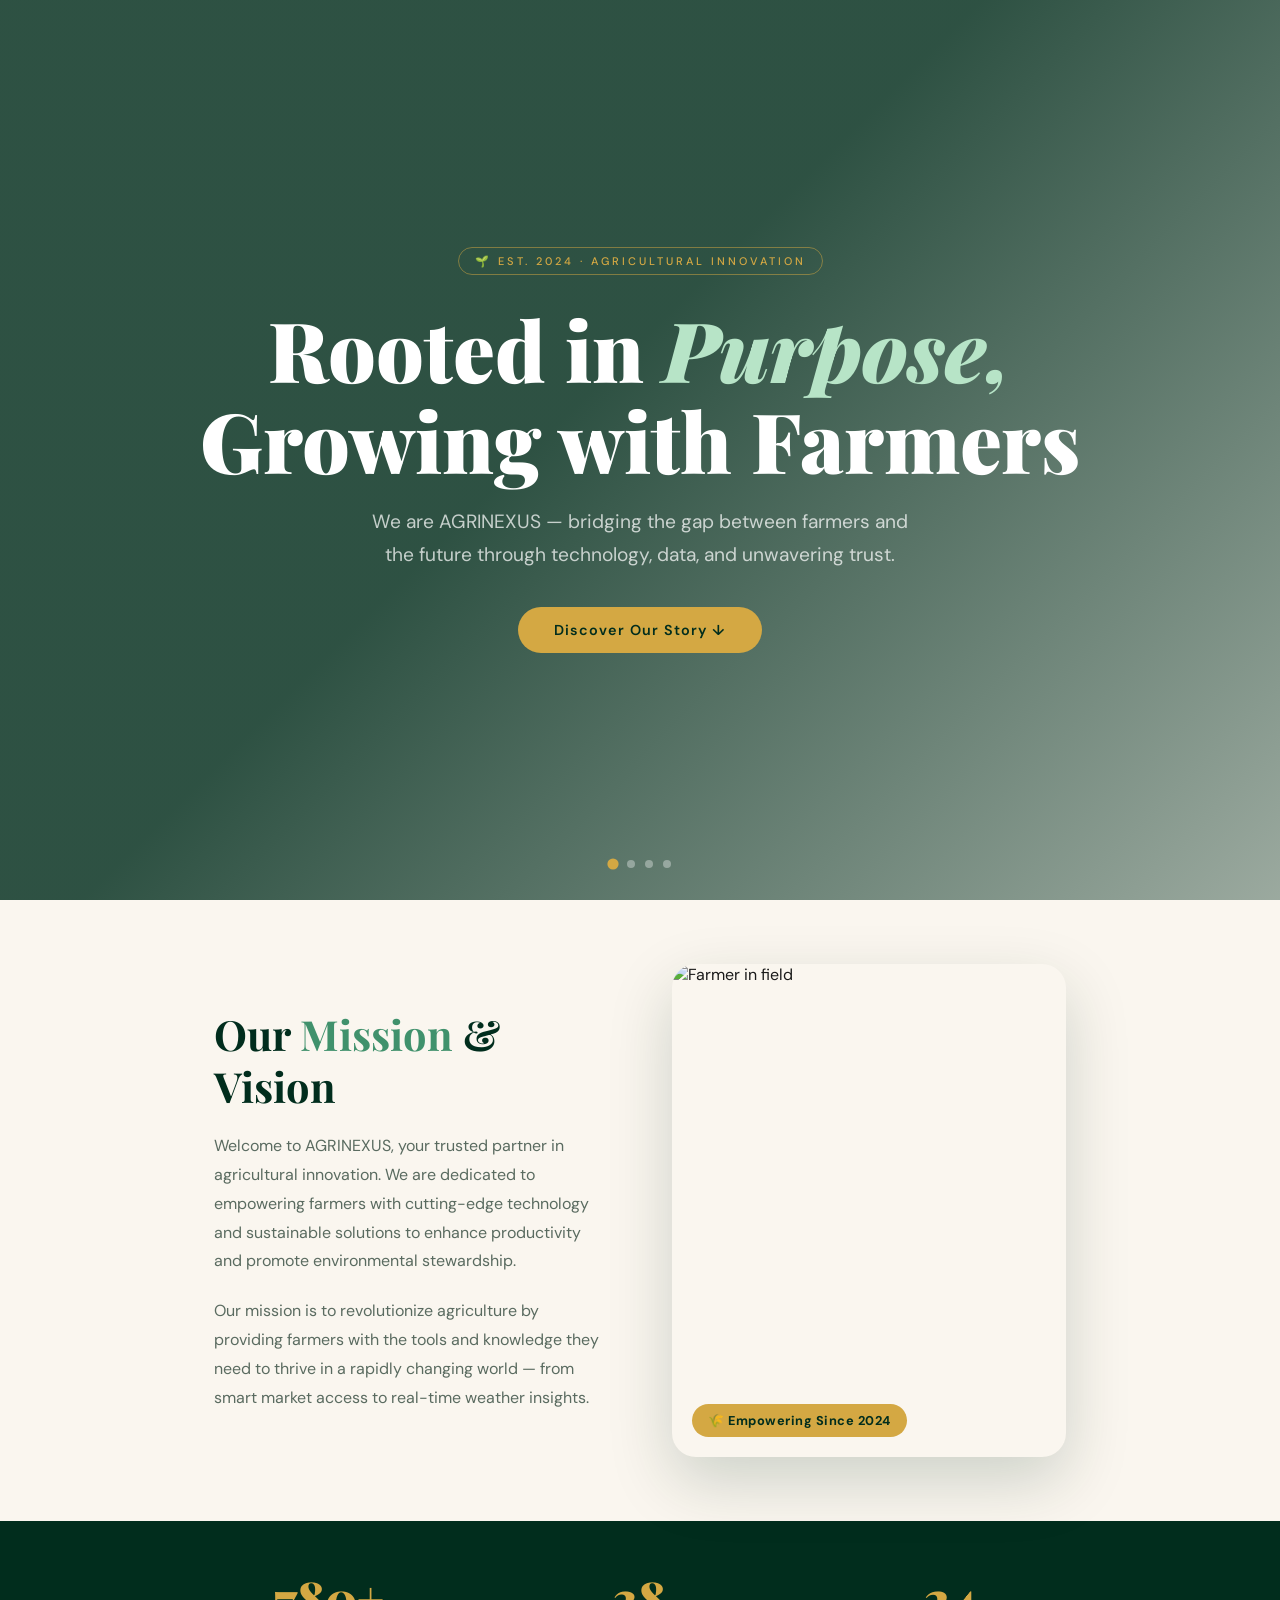
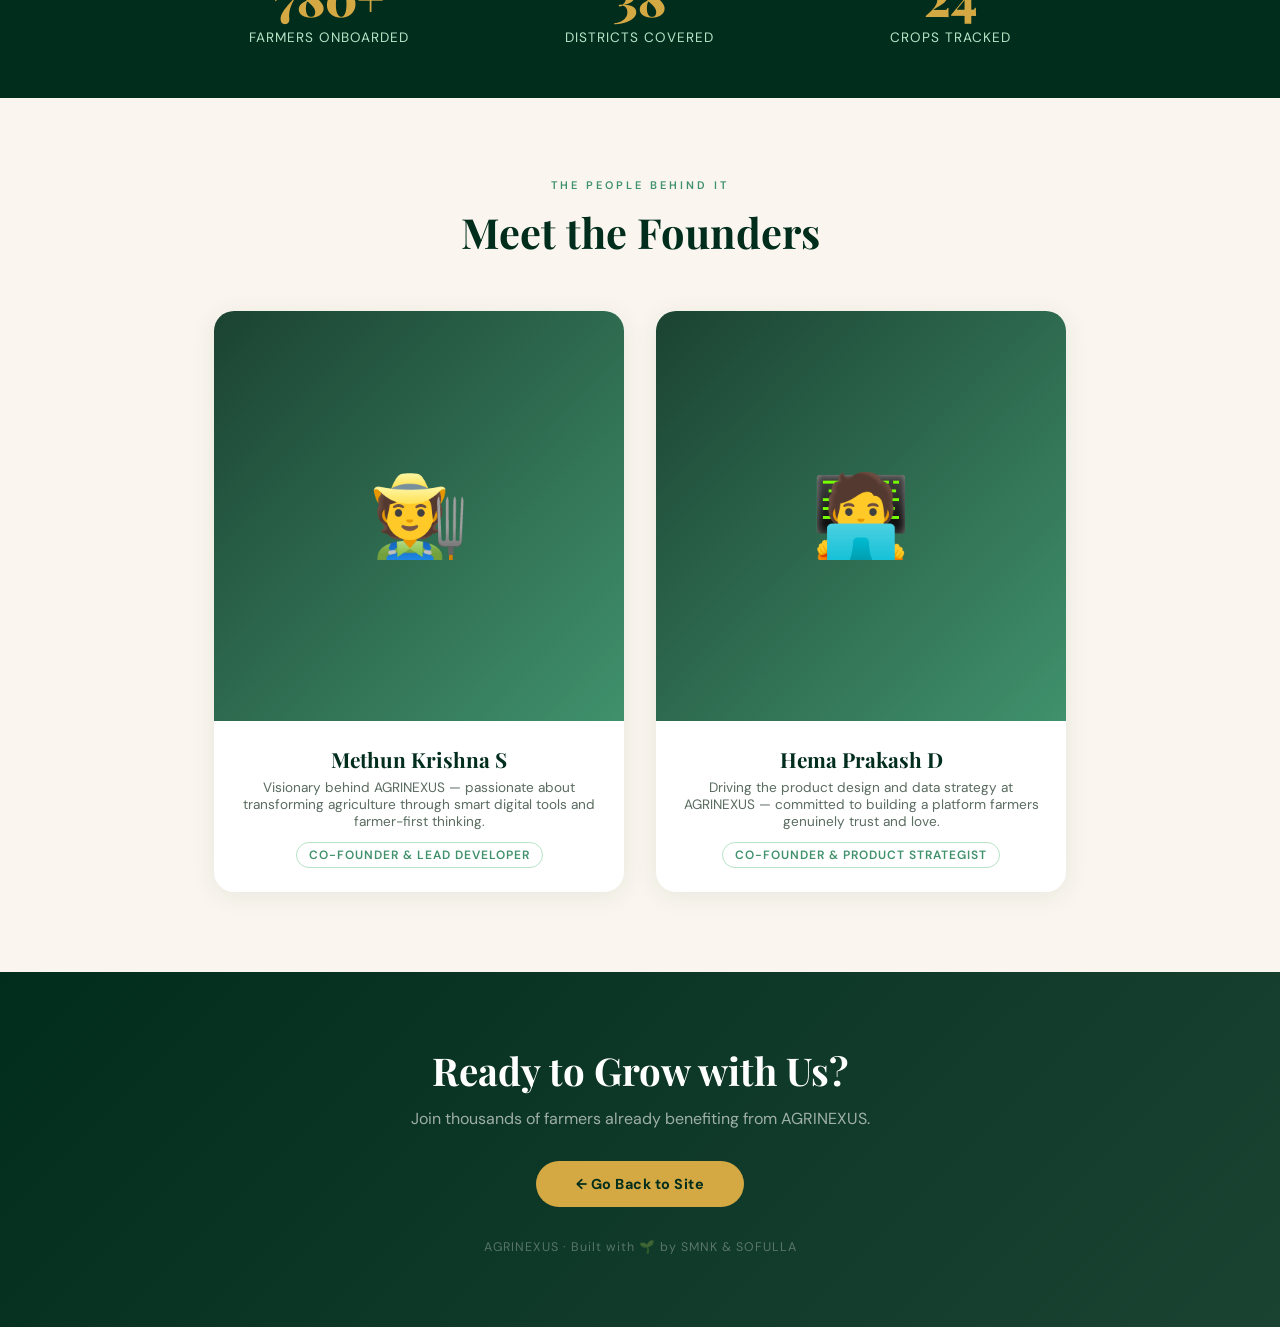
==== aboutus.html @ 2a6145b0 "Add/update aboutus.html with complete hero, mission, and team sections" ====
<!DOCTYPE html>
<html lang="en">
<head>
  <meta charset="UTF-8" />
  <meta name="viewport" content="width=device-width, initial-scale=1.0"/>
  <title>About Us — AGRINEXUS</title>
  <link href="https://fonts.googleapis.com/css2?family=Playfair+Display:ital,wght@0,400;0,700;0,900;1,400&family=DM+Sans:wght@300;400;500&display=swap" rel="stylesheet"/>
  <style>
    *, *::before, *::after { box-sizing: border-box; margin: 0; padding: 0; }

    :root {
      --green-dark:  #012d1d;
      --green-mid:   #1b4332;
      --green-light: #40916c;
      --green-pale:  #b7e4c7;
      --gold:        #d4a843;
      --cream:       #faf6ef;
      --text-main:   #1a1a1a;
      --text-muted:  #5a6b60;
    }

    html { scroll-behavior: smooth; }

    body {
      font-family: 'DM Sans', sans-serif;
      background: var(--cream);
      color: var(--text-main);
      overflow-x: hidden;
    }

    /* Hero Section */
    .hero {
      position: relative;
      height: 100vh;
      min-height: 560px;
      display: flex;
      align-items: center;
      justify-content: center;
      overflow: hidden;
    }

    .slides {
      position: absolute;
      inset: 0;
      z-index: 0;
    }
    
    .slide {
      position: absolute;
      inset: 0;
      background-size: cover;
      background-position: center;
      opacity: 0;
      transition: opacity 1.4s ease-in-out, transform 8s ease-in-out;
      transform: scale(1.08);
    }
    
    .slide.active {
      opacity: 1;
      transform: scale(1);
    }
    
    .slide:nth-child(1) { background-image: url('https://images.unsplash.com/photo-1500382017468-9049fed747ef?w=1400&q=80'); }
    .slide:nth-child(2) { background-image: url('https://images.unsplash.com/photo-1560493676-04071c5f467b?w=1400&q=80'); }
    .slide:nth-child(3) { background-image: url('https://images.unsplash.com/photo-1574943320219-553eb213f72d?w=1400&q=80'); }
    .slide:nth-child(4) { background-image: url('https://images.unsplash.com/photo-1625246333195-78d9c38ad449?w=1400&q=80'); }

    .hero-overlay {
      position: absolute;
      inset: 0;
      background: linear-gradient(135deg, rgba(1,45,29,0.82) 45%, rgba(1,45,29,0.38) 100%);
      z-index: 1;
    }

    .slide-dots {
      position: absolute;
      bottom: 32px;
      left: 50%;
      transform: translateX(-50%);
      z-index: 10;
      display: flex;
      gap: 10px;
    }
    
    .dot {
      width: 8px; height: 8px;
      border-radius: 50%;
      background: rgba(255,255,255,0.35);
      border: none; cursor: pointer;
      transition: background 0.3s, transform 0.3s;
      padding: 0;
    }
    
    .dot.active { background: var(--gold); transform: scale(1.4); }

    .hero-content {
      position: relative;
      z-index: 2;
      text-align: center;
      padding: 0 24px;
      animation: fadeUp 1.2s ease both;
    }
    
    @keyframes fadeUp {
      from { opacity: 0; transform: translateY(40px); }
      to   { opacity: 1; transform: translateY(0); }
    }

    .tag {
      display: inline-block;
      font-size: 11px;
      font-weight: 500;
      letter-spacing: 3px;
      text-transform: uppercase;
      color: var(--gold);
      border: 1px solid rgba(212,168,67,0.5);
      padding: 6px 16px;
      border-radius: 100px;
      margin-bottom: 28px;
      animation: fadeUp 1.2s 0.2s ease both;
    }

    .hero h1 {
      font-family: 'Playfair Display', serif;
      font-size: clamp(2.6rem, 7vw, 5.2rem);
      font-weight: 900;
      color: #fff;
      line-height: 1.1;
      animation: fadeUp 1.2s 0.35s ease both;
    }
    
    .hero h1 em {
      font-style: italic;
      color: var(--green-pale);
    }

    .hero-sub {
      margin-top: 20px;
      font-size: clamp(1rem, 2vw, 1.2rem);
      color: rgba(255,255,255,0.72);
      max-width: 560px;
      margin-inline: auto;
      line-height: 1.7;
      animation: fadeUp 1.2s 0.5s ease both;
    }

    .hero-btn {
      display: inline-block;
      margin-top: 36px;
      padding: 14px 36px;
      background: var(--gold);
      color: var(--green-dark);
      font-weight: 600;
      font-size: 0.9rem;
      letter-spacing: 1px;
      text-decoration: none;
      border-radius: 100px;
      transition: transform 0.25s, box-shadow 0.25s;
      animation: fadeUp 1.2s 0.65s ease both;
    }
    
    .hero-btn:hover { transform: translateY(-3px); box-shadow: 0 12px 32px rgba(212,168,67,0.4); }

    /* Mission Section */
    .mission {
      max-width: 900px;
      margin: 0 auto;
      padding: 64px 24px;
      display: grid;
      grid-template-columns: 1fr 1fr;
      gap: 64px;
      align-items: center;
    }
    
    @media (max-width: 640px) { .mission { grid-template-columns: 1fr; gap: 32px; } }

    .mission-text h2 {
      font-family: 'Playfair Display', serif;
      font-size: clamp(1.8rem, 4vw, 2.6rem);
      font-weight: 700;
      color: var(--green-dark);
      line-height: 1.25;
      margin-bottom: 20px;
    }
    
    .mission-text h2 span { color: var(--green-light); }
    
    .mission-text p {
      color: var(--text-muted);
      line-height: 1.8;
      font-size: 1rem;
    }

    .mission-visual {
      position: relative;
      border-radius: 24px;
      overflow: hidden;
      aspect-ratio: 4/5;
      box-shadow: 0 24px 64px rgba(1,45,29,0.18);
    }
    
    .mission-visual img {
      width: 100%; height: 100%;
      object-fit: cover;
      transition: transform 6s ease;
    }
    
    .mission-visual:hover img { transform: scale(1.06); }
    
    .mission-badge {
      position: absolute;
      bottom: 20px; left: 20px;
      background: var(--gold);
      color: var(--green-dark);
      font-weight: 700;
      font-size: 0.8rem;
      padding: 8px 16px;
      border-radius: 100px;
      letter-spacing: 0.5px;
    }

    /* Stats Section */
    .stats {
      background: var(--green-dark);
      padding: 52px 24px;
    }
    
    .stats-inner {
      max-width: 900px;
      margin: 0 auto;
      display: grid;
      grid-template-columns: repeat(3, 1fr);
      gap: 32px;
      text-align: center;
    }
    
    @media (max-width: 520px) { .stats-inner { grid-template-columns: 1fr; gap: 24px; } }

    .stat-num {
      font-family: 'Playfair Display', serif;
      font-size: 3rem;
      font-weight: 900;
      color: var(--gold);
      line-height: 1;
    }
    
    .stat-label {
      font-size: 0.85rem;
      color: var(--green-pale);
      margin-top: 8px;
      letter-spacing: 1px;
      text-transform: uppercase;
    }

    /* Team Section */
    .team {
      max-width: 900px;
      margin: 0 auto;
      padding: 80px 24px;
      text-align: center;
    }
    
    .section-label {
      font-size: 11px;
      letter-spacing: 3px;
      text-transform: uppercase;
      color: var(--green-light);
      font-weight: 600;
      margin-bottom: 12px;
    }
    
    .team h2 {
      font-family: 'Playfair Display', serif;
      font-size: clamp(1.8rem, 4vw, 2.6rem);
      font-weight: 700;
      color: var(--green-dark);
      margin-bottom: 52px;
    }

    .team-cards {
      display: grid;
      grid-template-columns: repeat(2, 1fr);
      gap: 32px;
    }
    
    @media (max-width: 520px) { .team-cards { grid-template-columns: 1fr; } }

    .team-card {
      background: #fff;
      border-radius: 20px;
      overflow: hidden;
      box-shadow: 0 4px 24px rgba(1,45,29,0.08);
      transition: transform 0.3s, box-shadow 0.3s;
    }
    
    .team-card:hover {
      transform: translateY(-8px);
      box-shadow: 0 16px 48px rgba(1,45,29,0.16);
    }
    
    .team-card-img {
      width: 100%;
      aspect-ratio: 1;
      background: linear-gradient(135deg, var(--green-mid), var(--green-light));
      display: flex;
      align-items: center;
      justify-content: center;
      font-size: 5rem;
    }
    
    .team-card-body { padding: 24px; }
    
    .team-card-body h3 {
      font-family: 'Playfair Display', serif;
      font-size: 1.3rem;
      font-weight: 700;
      color: var(--green-dark);
    }
    
    .team-card-body p {
      font-size: 0.85rem;
      color: var(--text-muted);
      margin-top: 6px;
    }
    
    .team-card-role {
      display: inline-block;
      margin-top: 12px;
      font-size: 0.75rem;
      font-weight: 600;
      letter-spacing: 1px;
      text-transform: uppercase;
      color: var(--green-light);
      border: 1.5px solid var(--green-pale);
      padding: 4px 12px;
      border-radius: 100px;
    }

    /* Footer CTA */
    .footer-cta {
      background: linear-gradient(135deg, var(--green-dark), var(--green-mid));
      text-align: center;
      padding: 72px 24px;
    }
    
    .footer-cta h2 {
      font-family: 'Playfair Display', serif;
      font-size: clamp(1.6rem, 4vw, 2.4rem);
      color: #fff;
      font-weight: 700;
      margin-bottom: 12px;
    }
    
    .footer-cta p {
      color: rgba(255,255,255,0.6);
      font-size: 1rem;
      margin-bottom: 32px;
    }
    
    .back-btn {
      display: inline-block;
      padding: 14px 40px;
      background: var(--gold);
      color: var(--green-dark);
      font-weight: 700;
      font-size: 0.9rem;
      letter-spacing: 0.5px;
      text-decoration: none;
      border-radius: 100px;
      transition: transform 0.25s, box-shadow 0.25s;
    }
    
    .back-btn:hover { transform: translateY(-3px); box-shadow: 0 12px 32px rgba(212,168,67,0.35); }

    .footer-note {
      margin-top: 32px;
      font-size: 0.78rem;
      color: rgba(255,255,255,0.3);
      letter-spacing: 1px;
    }
  </style>
</head>
<body>

  <!-- HERO WITH SLIDESHOW -->
  <section class="hero">
    <div class="slides">
      <div class="slide active"></div>
      <div class="slide"></div>
      <div class="slide"></div>
      <div class="slide"></div>
    </div>
    <div class="hero-overlay"></div>

    <div class="hero-content">
      <div class="tag">🌱 Est. 2024 · Agricultural Innovation</div>
      <h1>Rooted in <em>Purpose,</em><br>Growing with Farmers</h1>
      <p class="hero-sub">We are AGRINEXUS — bridging the gap between farmers and the future through technology, data, and unwavering trust.</p>
      <a href="#mission" class="hero-btn">Discover Our Story ↓</a>
    </div>

    <div class="slide-dots">
      <button class="dot active" onclick="goToSlide(0)"></button>
      <button class="dot" onclick="goToSlide(1)"></button>
      <button class="dot" onclick="goToSlide(2)"></button>
      <button class="dot" onclick="goToSlide(3)"></button>
    </div>
  </section>

  <!-- MISSION -->
  <section id="mission" class="mission">
    <div class="mission-text">
      <h2>Our <span>Mission</span> & Vision</h2>
      <p>Welcome to AGRINEXUS, your trusted partner in agricultural innovation. We are dedicated to empowering farmers with cutting-edge technology and sustainable solutions to enhance productivity and promote environmental stewardship.</p>
      <br/>
      <p>Our mission is to revolutionize agriculture by providing farmers with the tools and knowledge they need to thrive in a rapidly changing world — from smart market access to real-time weather insights.</p>
    </div>
    <div class="mission-visual">
      <img src="https://images.unsplash.com/photo-1464226184884-fa280b87c399?w=800&q=80" alt="Farmer in field"/>
      <span class="mission-badge">🌾 Empowering Since 2024</span>
    </div>
  </section>

  <!-- STATS -->
  <section class="stats">
    <div class="stats-inner">
      <div>
        <div class="stat-num" id="s1">0</div>
        <div class="stat-label">Farmers Onboarded</div>
      </div>
      <div>
        <div class="stat-num" id="s2">0</div>
        <div class="stat-label">Districts Covered</div>
      </div>
      <div>
        <div class="stat-num" id="s3">0</div>
        <div class="stat-label">Crops Tracked</div>
      </div>
    </div>
  </section>

  <!-- TEAM -->
  <section class="team">
    <div class="section-label">The People Behind It</div>
    <h2>Meet the Founders</h2>
    <div class="team-cards">
      <div class="team-card">
        <div onclick="smnk()" class="team-card-img">🧑‍🌾</div>
        <div class="team-card-body">
          <h3>Methun Krishna S</h3>
          <p>Visionary behind AGRINEXUS — passionate about transforming agriculture through smart digital tools and farmer-first thinking.</p>
          <span class="team-card-role">Co-Founder & Lead Developer</span>
        </div>
      </div>
      <div onclick="sofullaa()" class="team-card">
        <div class="team-card-img">🧑‍💻</div>
        <div class="team-card-body">
          <h3>Hema Prakash D</h3>
          <p>Driving the product design and data strategy at AGRINEXUS — committed to building a platform farmers genuinely trust and love.</p>
          <span class="team-card-role">Co-Founder & Product Strategist</span>
        </div>
      </div>
    </div>
  </section>

  <!-- FOOTER CTA -->
  <section class="footer-cta">
    <h2>Ready to Grow with Us?</h2>
    <p>Join thousands of farmers already benefiting from AGRINEXUS.</p>
    <a href="dashboard.html" class="back-btn">← Go Back to Site</a>
    <div class="footer-note">AGRINEXUS · Built with 🌱 by SMNK & SOFULLA</div>
  </section>

  <script>
    // Slideshow functionality
    const slides = document.querySelectorAll('.slide');
    const dots = document.querySelectorAll('.dot');
    let current = 0, timer;

    function goToSlide(n) {
      slides[current].classList.remove('active');
      dots[current].classList.remove('active');
      current = n;
      slides[current].classList.add('active');
      dots[current].classList.add('active');
      clearInterval(timer);
      timer = setInterval(nextSlide, 5000);
    }

    function nextSlide() {
      goToSlide((current + 1) % slides.length);
    }

    timer = setInterval(nextSlide, 5000);

    // Counter animation
    function animateCount(el, target, suffix = '') {
      let start = 0;
      const step = Math.ceil(target / 60);
      const interval = setInterval(() => {
        start = Math.min(start + step, target);
        el.textContent = start.toLocaleString() + suffix;
        if (start >= target) clearInterval(interval);
      }, 24);
    }

    const observer = new IntersectionObserver(entries => {
      entries.forEach(e => {
        if (e.isIntersecting) {
          animateCount(document.getElementById('s1'), 1200, '+');
          animateCount(document.getElementById('s2'), 38);
          animateCount(document.getElementById('s3'), 24);
          observer.disconnect();
        }
      });
    }, { threshold: 0.4 });

    function smnk() {
      alert('Methun Krishna S - Visionary behind AGRINEXUS, passionate about transforming agriculture through smart digital tools and farmer-first thinking.');
      window.location.href = "tel:+917397084478";
    }

    function sofullaa() {
      alert('Hema Prakash D - Driving the product design and data strategy at AGRINEXUS, committed to building a platform farmers genuinely trust and love.');
      window.location.href = "tel:+916381277964";
    }

    observer.observe(document.querySelector('.stats'));
  </script>
</body>
</html>
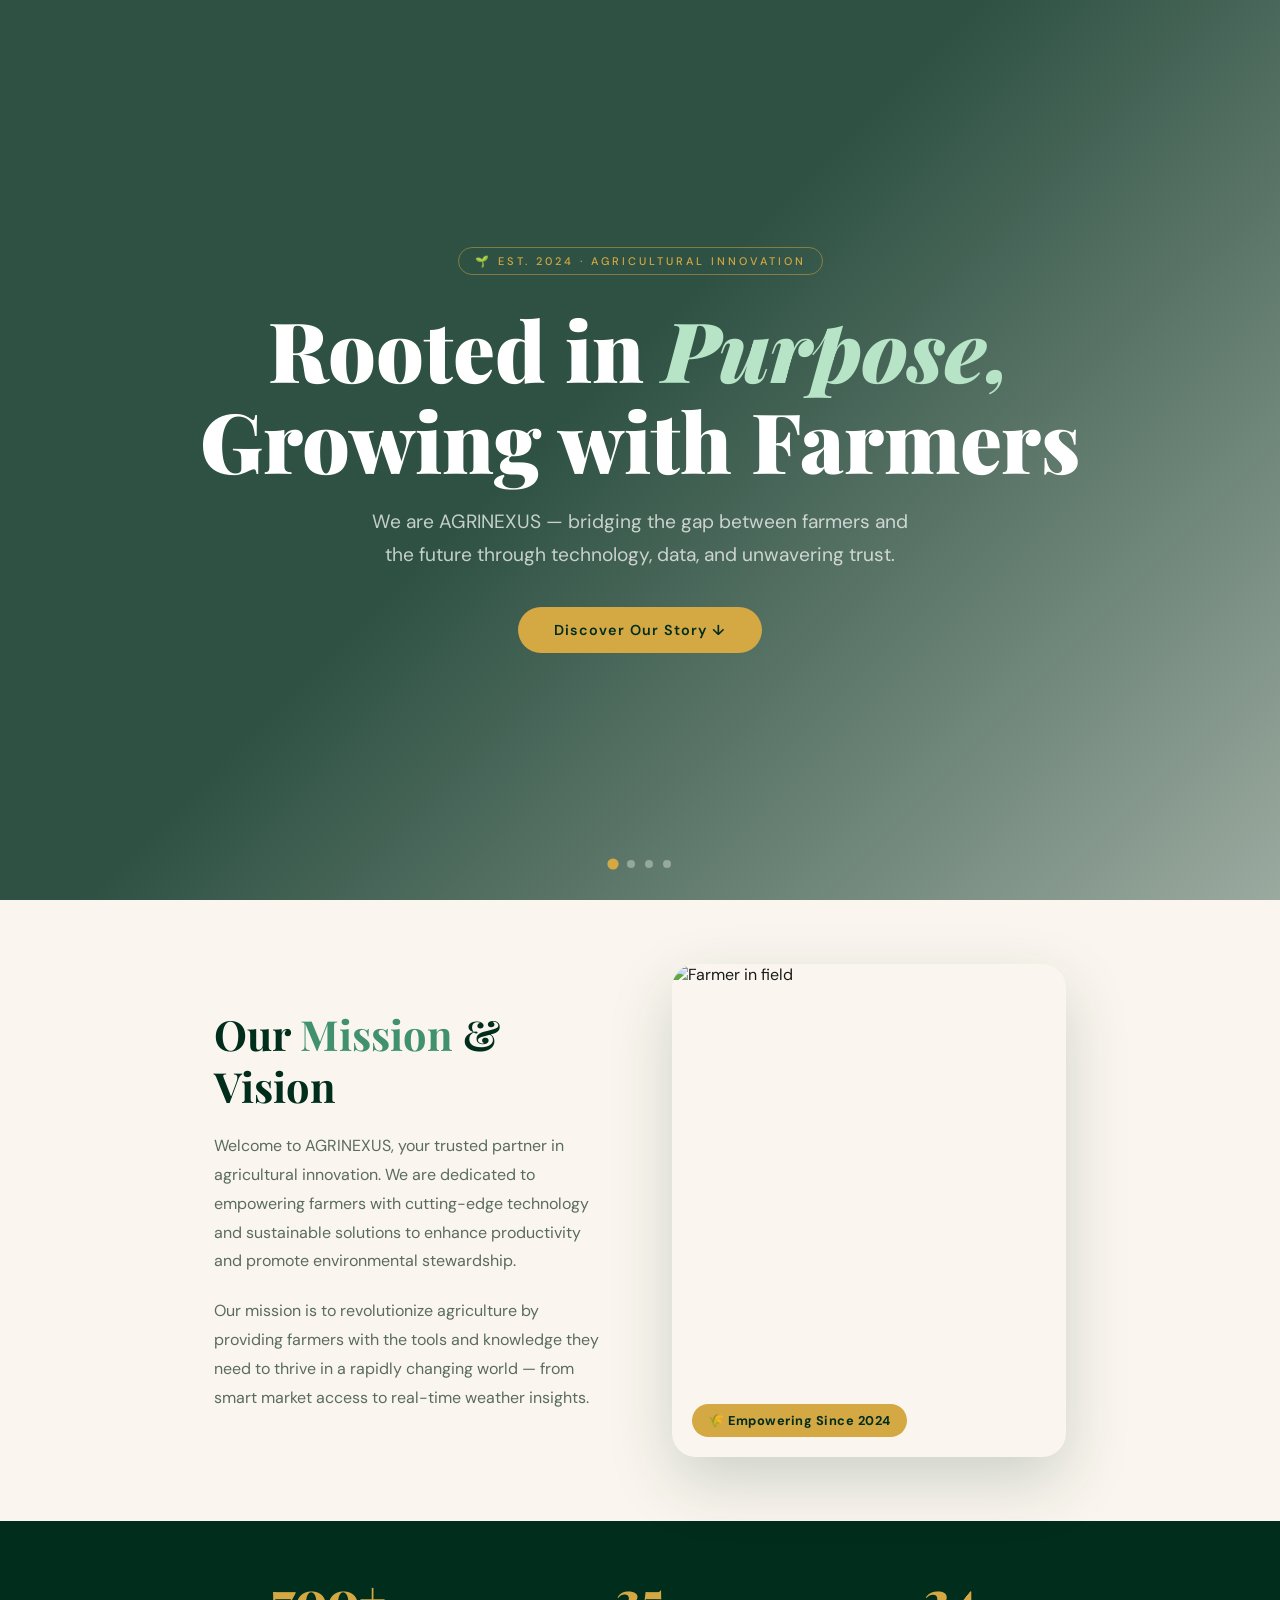
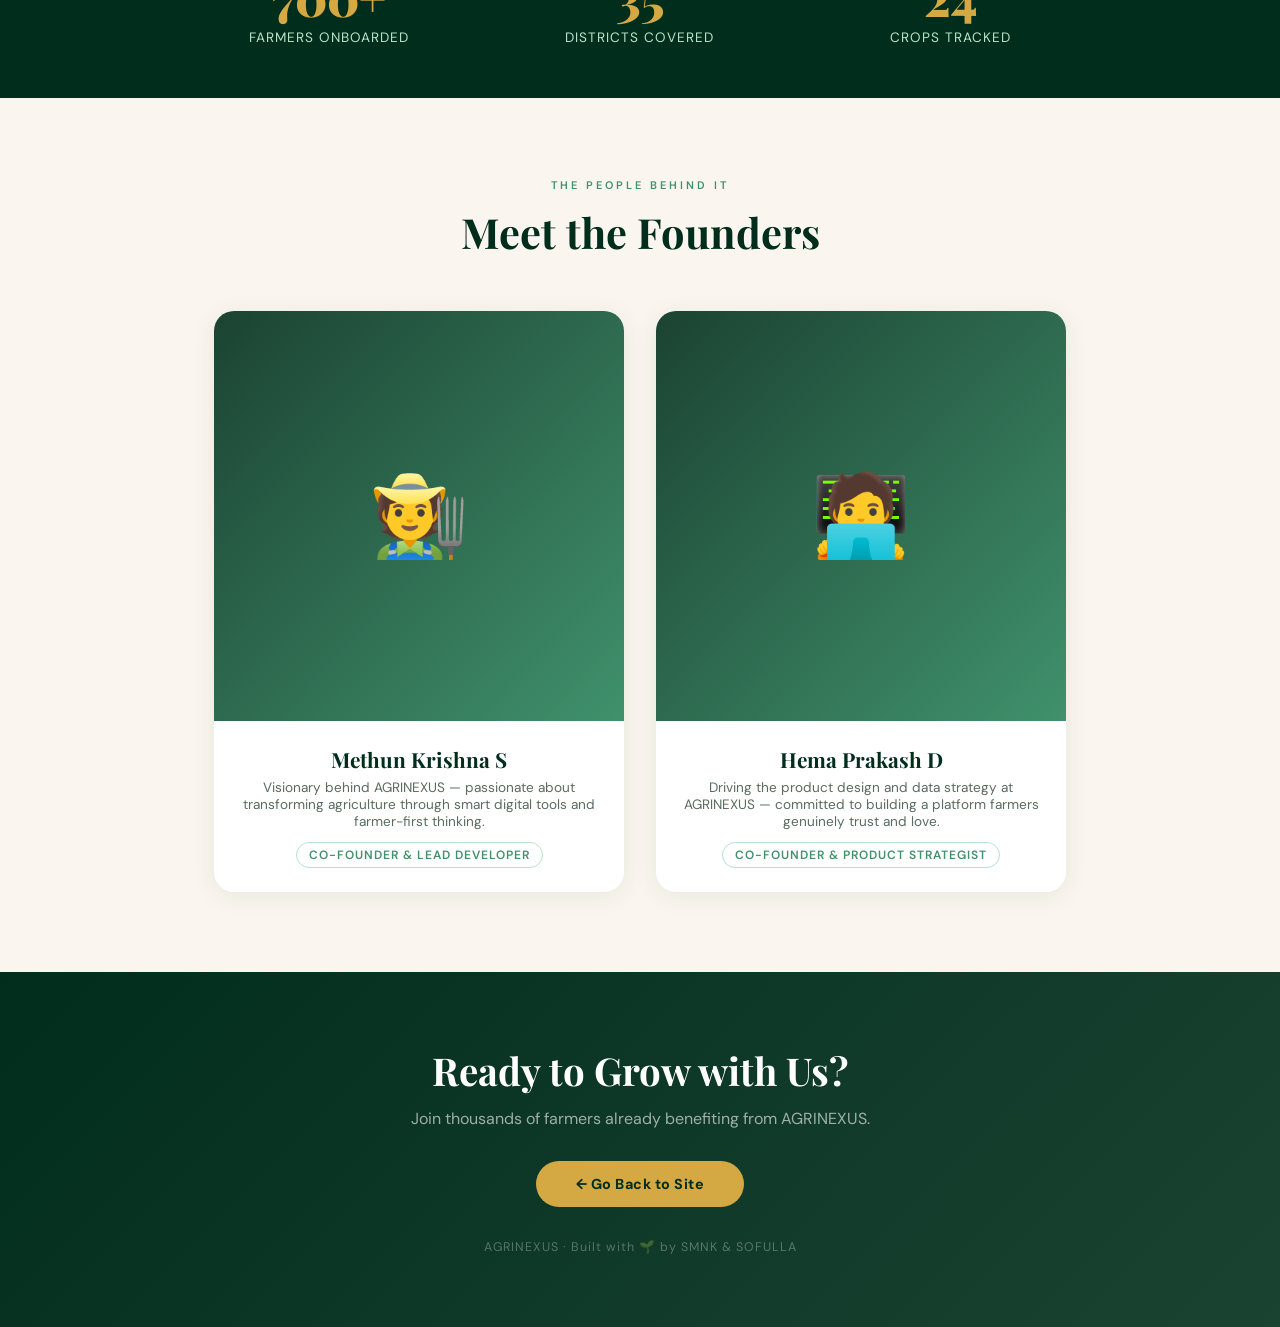
==== commit 086bcea5: "Add files via upload" ====
--- a/aboutus.html
+++ b/aboutus.html
@@ -28,7 +28,7 @@
       overflow-x: hidden;
     }
 
-    /* Hero Section */
+    /* ── HERO ── */
     .hero {
       position: relative;
       height: 100vh;
@@ -39,12 +39,12 @@
       overflow: hidden;
     }
 
+    /* Slideshow */
     .slides {
       position: absolute;
       inset: 0;
       z-index: 0;
     }
-    
     .slide {
       position: absolute;
       inset: 0;
@@ -54,17 +54,16 @@
       transition: opacity 1.4s ease-in-out, transform 8s ease-in-out;
       transform: scale(1.08);
     }
-    
     .slide.active {
       opacity: 1;
       transform: scale(1);
     }
-    
     .slide:nth-child(1) { background-image: url('https://images.unsplash.com/photo-1500382017468-9049fed747ef?w=1400&q=80'); }
     .slide:nth-child(2) { background-image: url('https://images.unsplash.com/photo-1560493676-04071c5f467b?w=1400&q=80'); }
     .slide:nth-child(3) { background-image: url('https://images.unsplash.com/photo-1574943320219-553eb213f72d?w=1400&q=80'); }
     .slide:nth-child(4) { background-image: url('https://images.unsplash.com/photo-1625246333195-78d9c38ad449?w=1400&q=80'); }
 
+    /* Dark overlay with diagonal crop */
     .hero-overlay {
       position: absolute;
       inset: 0;
@@ -72,6 +71,7 @@
       z-index: 1;
     }
 
+    /* Slide dots */
     .slide-dots {
       position: absolute;
       bottom: 32px;
@@ -81,7 +81,6 @@
       display: flex;
       gap: 10px;
     }
-    
     .dot {
       width: 8px; height: 8px;
       border-radius: 50%;
@@ -90,9 +89,9 @@
       transition: background 0.3s, transform 0.3s;
       padding: 0;
     }
-    
     .dot.active { background: var(--gold); transform: scale(1.4); }
 
+    /* Hero content */
     .hero-content {
       position: relative;
       z-index: 2;
@@ -100,7 +99,6 @@
       padding: 0 24px;
       animation: fadeUp 1.2s ease both;
     }
-    
     @keyframes fadeUp {
       from { opacity: 0; transform: translateY(40px); }
       to   { opacity: 1; transform: translateY(0); }
@@ -128,7 +126,6 @@
       line-height: 1.1;
       animation: fadeUp 1.2s 0.35s ease both;
     }
-    
     .hero h1 em {
       font-style: italic;
       color: var(--green-pale);
@@ -158,10 +155,17 @@
       transition: transform 0.25s, box-shadow 0.25s;
       animation: fadeUp 1.2s 0.65s ease both;
     }
-    
     .hero-btn:hover { transform: translateY(-3px); box-shadow: 0 12px 32px rgba(212,168,67,0.4); }
 
-    /* Mission Section */
+    /* ── DIVIDER ── */
+    .leaf-divider {
+      text-align: center;
+      font-size: 2rem;
+      padding: 48px 24px 0;
+      color: var(--green-light);
+    }
+
+    /* ── MISSION SECTION ── */
     .mission {
       max-width: 900px;
       margin: 0 auto;
@@ -171,7 +175,6 @@
       gap: 64px;
       align-items: center;
     }
-    
     @media (max-width: 640px) { .mission { grid-template-columns: 1fr; gap: 32px; } }
 
     .mission-text h2 {
@@ -182,9 +185,7 @@
       line-height: 1.25;
       margin-bottom: 20px;
     }
-    
     .mission-text h2 span { color: var(--green-light); }
-    
     .mission-text p {
       color: var(--text-muted);
       line-height: 1.8;
@@ -198,15 +199,12 @@
       aspect-ratio: 4/5;
       box-shadow: 0 24px 64px rgba(1,45,29,0.18);
     }
-    
     .mission-visual img {
       width: 100%; height: 100%;
       object-fit: cover;
       transition: transform 6s ease;
     }
-    
     .mission-visual:hover img { transform: scale(1.06); }
-    
     .mission-badge {
       position: absolute;
       bottom: 20px; left: 20px;
@@ -219,12 +217,11 @@
       letter-spacing: 0.5px;
     }
 
-    /* Stats Section */
+    /* ── STATS STRIP ── */
     .stats {
       background: var(--green-dark);
       padding: 52px 24px;
     }
-    
     .stats-inner {
       max-width: 900px;
       margin: 0 auto;
@@ -233,7 +230,6 @@
       gap: 32px;
       text-align: center;
     }
-    
     @media (max-width: 520px) { .stats-inner { grid-template-columns: 1fr; gap: 24px; } }
 
     .stat-num {
@@ -243,7 +239,6 @@
       color: var(--gold);
       line-height: 1;
     }
-    
     .stat-label {
       font-size: 0.85rem;
       color: var(--green-pale);
@@ -252,14 +247,13 @@
       text-transform: uppercase;
     }
 
-    /* Team Section */
+    /* ── TEAM SECTION ── */
     .team {
       max-width: 900px;
       margin: 0 auto;
       padding: 80px 24px;
       text-align: center;
     }
-    
     .section-label {
       font-size: 11px;
       letter-spacing: 3px;
@@ -268,7 +262,6 @@
       font-weight: 600;
       margin-bottom: 12px;
     }
-    
     .team h2 {
       font-family: 'Playfair Display', serif;
       font-size: clamp(1.8rem, 4vw, 2.6rem);
@@ -282,7 +275,6 @@
       grid-template-columns: repeat(2, 1fr);
       gap: 32px;
     }
-    
     @media (max-width: 520px) { .team-cards { grid-template-columns: 1fr; } }
 
     .team-card {
@@ -292,12 +284,10 @@
       box-shadow: 0 4px 24px rgba(1,45,29,0.08);
       transition: transform 0.3s, box-shadow 0.3s;
     }
-    
     .team-card:hover {
       transform: translateY(-8px);
       box-shadow: 0 16px 48px rgba(1,45,29,0.16);
     }
-    
     .team-card-img {
       width: 100%;
       aspect-ratio: 1;
@@ -307,22 +297,18 @@
       justify-content: center;
       font-size: 5rem;
     }
-    
     .team-card-body { padding: 24px; }
-    
     .team-card-body h3 {
       font-family: 'Playfair Display', serif;
       font-size: 1.3rem;
       font-weight: 700;
       color: var(--green-dark);
     }
-    
     .team-card-body p {
       font-size: 0.85rem;
       color: var(--text-muted);
       margin-top: 6px;
     }
-    
     .team-card-role {
       display: inline-block;
       margin-top: 12px;
@@ -336,13 +322,12 @@
       border-radius: 100px;
     }
 
-    /* Footer CTA */
+    /* ── FOOTER CTA ── */
     .footer-cta {
       background: linear-gradient(135deg, var(--green-dark), var(--green-mid));
       text-align: center;
       padding: 72px 24px;
     }
-    
     .footer-cta h2 {
       font-family: 'Playfair Display', serif;
       font-size: clamp(1.6rem, 4vw, 2.4rem);
@@ -350,13 +335,11 @@
       font-weight: 700;
       margin-bottom: 12px;
     }
-    
     .footer-cta p {
       color: rgba(255,255,255,0.6);
       font-size: 1rem;
       margin-bottom: 32px;
     }
-    
     .back-btn {
       display: inline-block;
       padding: 14px 40px;
@@ -369,7 +352,6 @@
       border-radius: 100px;
       transition: transform 0.25s, box-shadow 0.25s;
     }
-    
     .back-btn:hover { transform: translateY(-3px); box-shadow: 0 12px 32px rgba(212,168,67,0.35); }
 
     .footer-note {
@@ -382,7 +364,7 @@
 </head>
 <body>
 
-  <!-- HERO WITH SLIDESHOW -->
+  <!-- ── HERO WITH SLIDESHOW ── -->
   <section class="hero">
     <div class="slides">
       <div class="slide active"></div>
@@ -407,7 +389,7 @@
     </div>
   </section>
 
-  <!-- MISSION -->
+  <!-- ── MISSION ── -->
   <section id="mission" class="mission">
     <div class="mission-text">
       <h2>Our <span>Mission</span> & Vision</h2>
@@ -421,7 +403,7 @@
     </div>
   </section>
 
-  <!-- STATS -->
+  <!-- ── STATS ── -->
   <section class="stats">
     <div class="stats-inner">
       <div>
@@ -439,14 +421,14 @@
     </div>
   </section>
 
-  <!-- TEAM -->
+  <!-- ── TEAM ── -->
   <section class="team">
     <div class="section-label">The People Behind It</div>
     <h2>Meet the Founders</h2>
     <div class="team-cards">
       <div class="team-card">
         <div onclick="smnk()" class="team-card-img">🧑‍🌾</div>
-        <div class="team-card-body">
+        <div  class="team-card-body">
           <h3>Methun Krishna S</h3>
           <p>Visionary behind AGRINEXUS — passionate about transforming agriculture through smart digital tools and farmer-first thinking.</p>
           <span class="team-card-role">Co-Founder & Lead Developer</span>
@@ -463,7 +445,7 @@
     </div>
   </section>
 
-  <!-- FOOTER CTA -->
+  <!-- ── FOOTER CTA ── -->
   <section class="footer-cta">
     <h2>Ready to Grow with Us?</h2>
     <p>Join thousands of farmers already benefiting from AGRINEXUS.</p>
@@ -472,10 +454,10 @@
   </section>
 
   <script>
-    // Slideshow functionality
+    // ── SLIDESHOW ──
     const slides = document.querySelectorAll('.slide');
-    const dots = document.querySelectorAll('.dot');
-    let current = 0, timer;
+    const dots   = document.querySelectorAll('.dot');
+    let current  = 0, timer;
 
     function goToSlide(n) {
       slides[current].classList.remove('active');
@@ -493,7 +475,7 @@
 
     timer = setInterval(nextSlide, 5000);
 
-    // Counter animation
+    // ── COUNTER ANIMATION ──
     function animateCount(el, target, suffix = '') {
       let start = 0;
       const step = Math.ceil(target / 60);
@@ -528,4 +510,4 @@
     observer.observe(document.querySelector('.stats'));
   </script>
 </body>
-</html>+</html>
